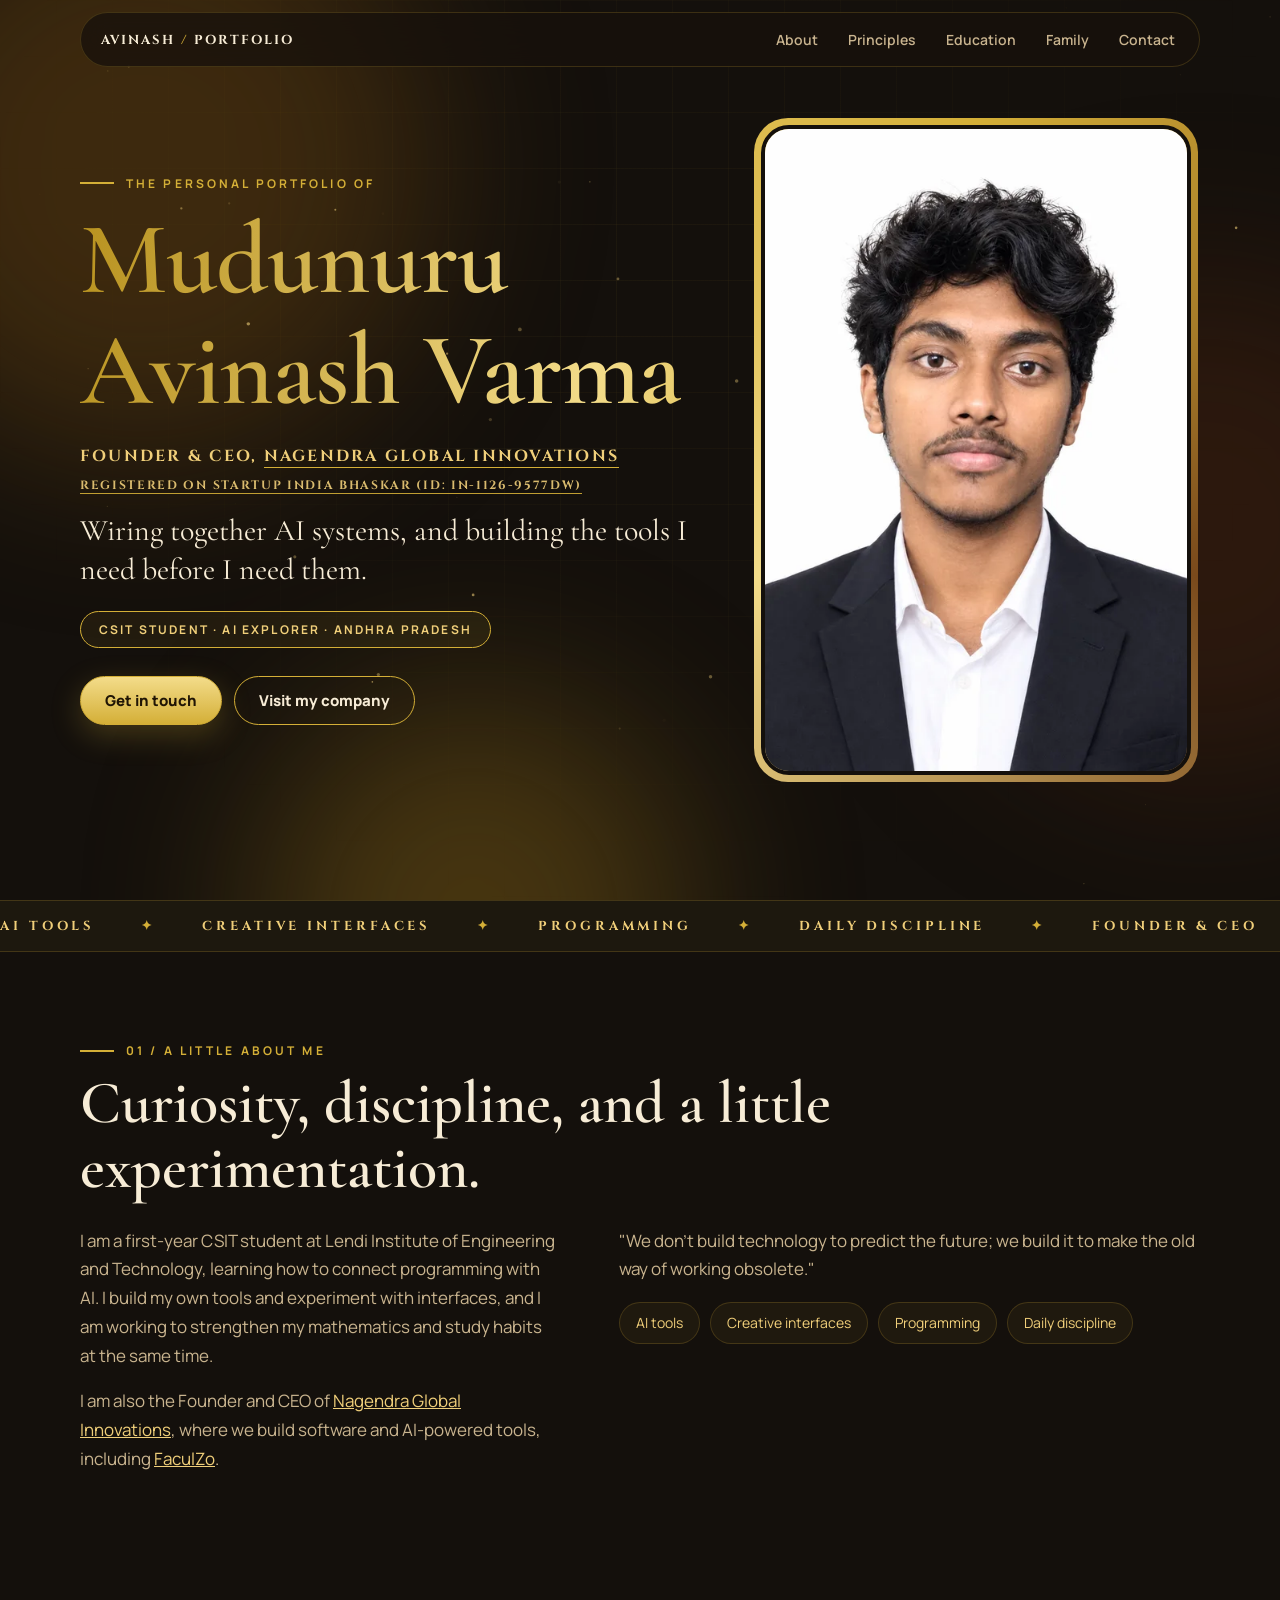
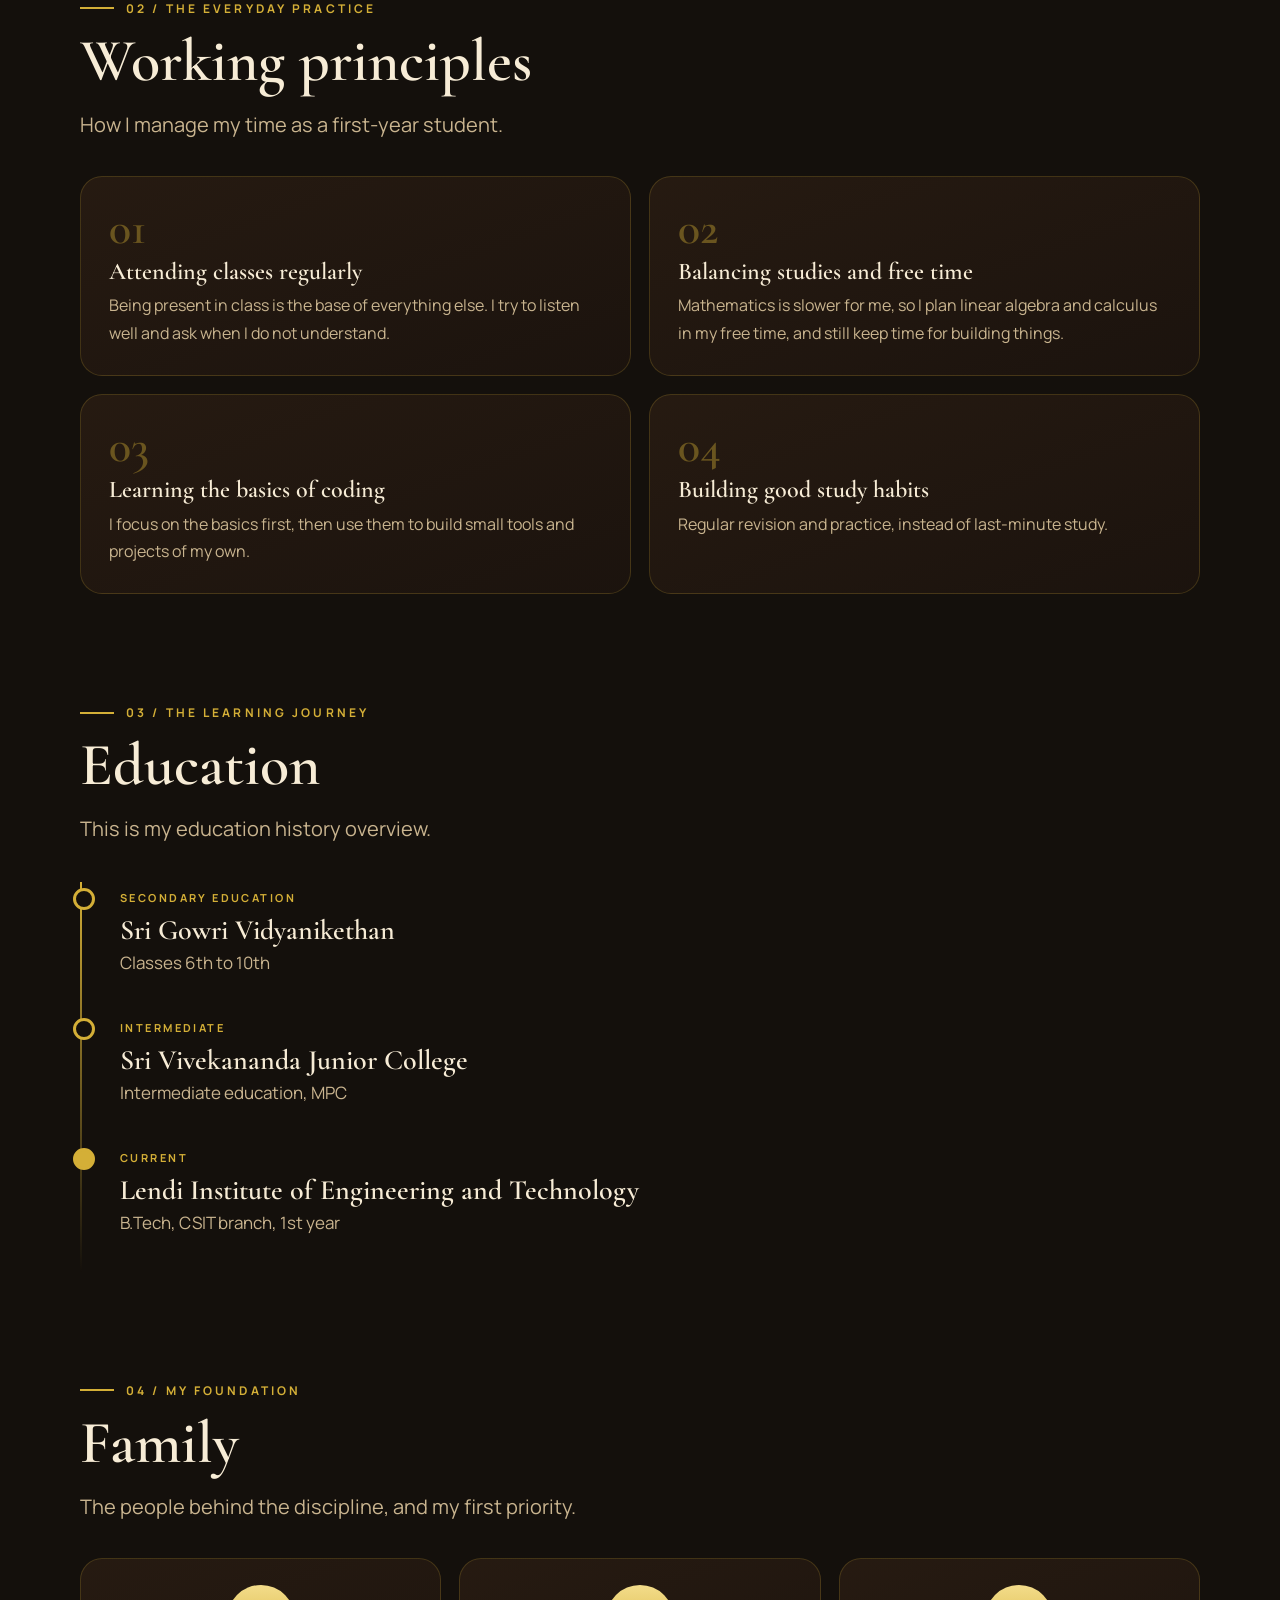
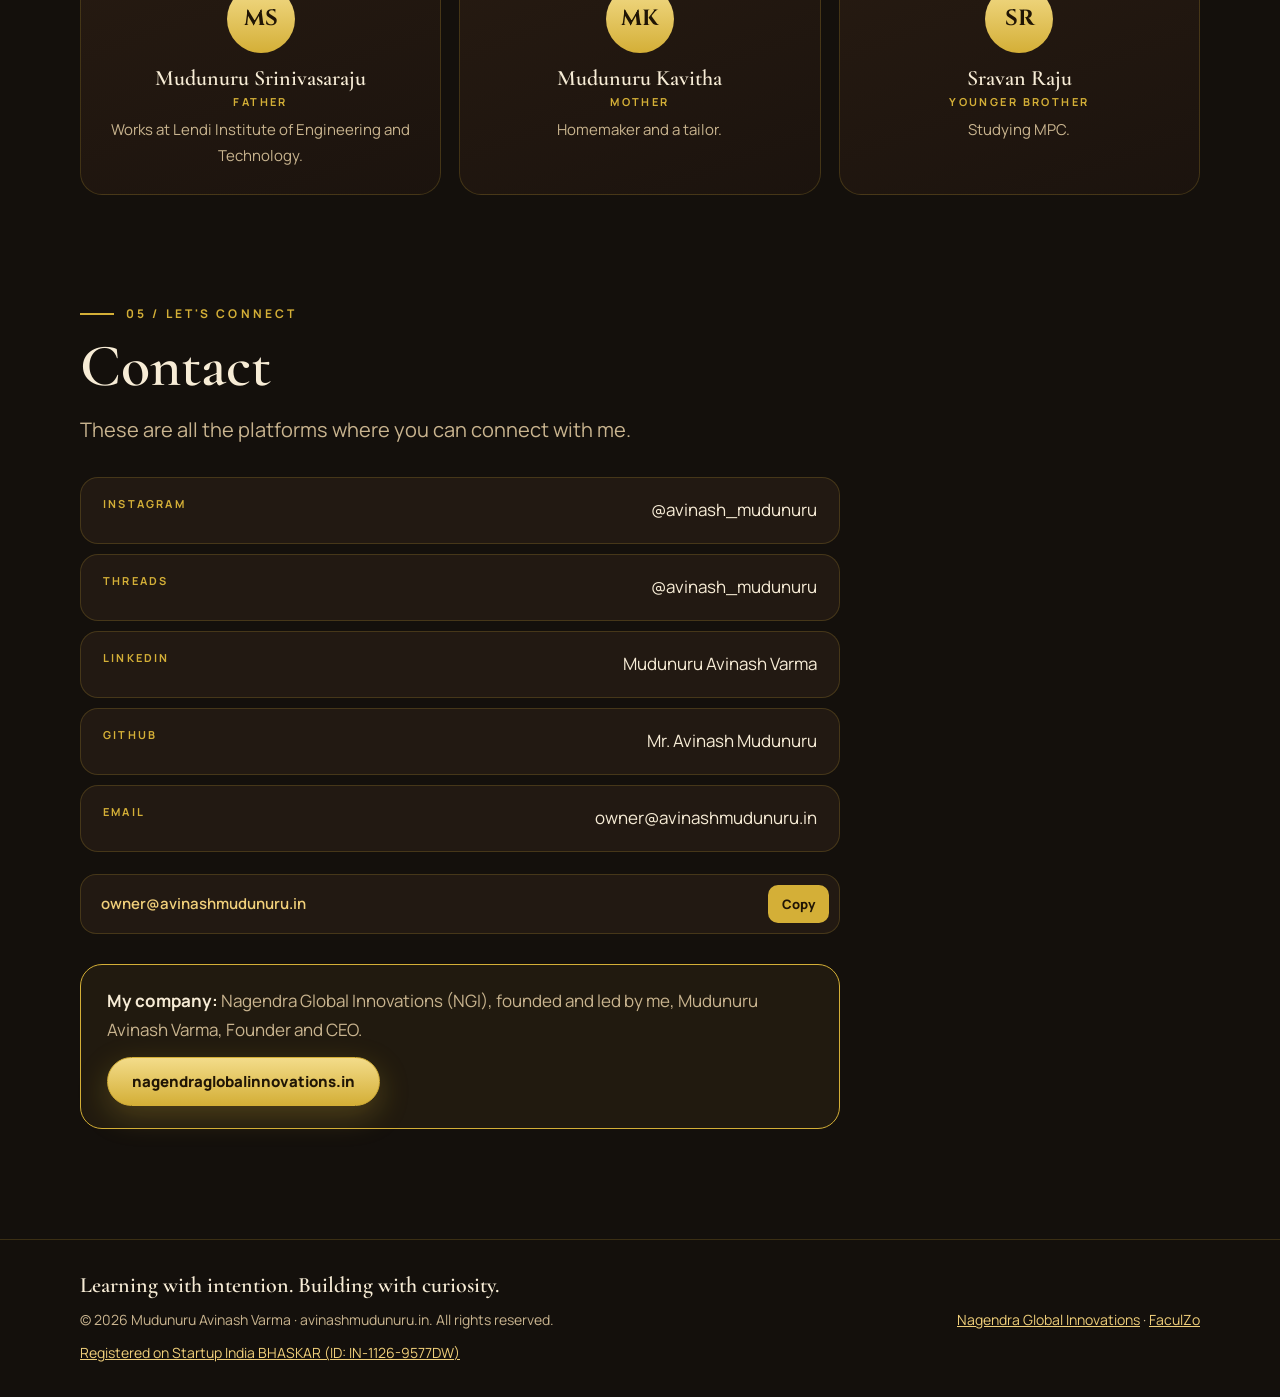
==== index.html @ 13926e85 "new changes in website" ====
<!doctype html>
<html lang="en">
<head>
<meta charset="utf-8">
<meta name="viewport" content="width=device-width,initial-scale=1,viewport-fit=cover">
<title>Mudunuru Avinash Varma | Founder and CEO of Nagendra Global Innovations | Portfolio</title>
<meta name="description" content="Mudunuru Avinash Varma (also Avinash Varma Mudunuru, Avinash Mudunuru) is the Founder and CEO of Nagendra Global Innovations and a CSIT B.Tech student at Lendi Institute of Engineering and Technology, Andhra Pradesh, India. Company Registered on Startup India BHASKAR (ID: IN-1126-9577DW).">
<meta name="author" content="Mudunuru Avinash Varma">
<meta name="robots" content="index,follow,max-image-preview:large">
<meta name="theme-color" content="#14100c">
<link rel="canonical" href="https://avinashmudunuru.in/">
<link rel="icon" href="favicon.png" sizes="64x64"><link rel="icon" href="favicon-32.png" sizes="32x32"><link rel="apple-touch-icon" href="apple-touch-icon.png">
<meta property="og:type" content="profile"><meta property="og:title" content="Mudunuru Avinash Varma | Founder and CEO of Nagendra Global Innovations">
<meta property="og:description" content="Personal portfolio of Mudunuru Avinash Varma, Founder and CEO of Nagendra Global Innovations, Andhra Pradesh, India.">
<meta property="og:url" content="https://avinashmudunuru.in/"><meta property="og:image" content="https://avinashmudunuru.in/og-image.png">
<meta name="twitter:card" content="summary_large_image"><meta name="twitter:image" content="https://avinashmudunuru.in/og-image.png">
<link rel="preconnect" href="https://fonts.googleapis.com"><link rel="preconnect" href="https://fonts.gstatic.com" crossorigin>
<link href="https://fonts.googleapis.com/css2?family=Cinzel:wght@500;700&family=Cormorant+Garamond:wght@500;600;700&family=Manrope:wght@400;500;700;800&display=swap" rel="stylesheet">
<script type="application/ld+json">{"@context":"https://schema.org","@graph":[
{"@type":"ProfilePage","@id":"https://avinashmudunuru.in/#page","url":"https://avinashmudunuru.in/","name":"Mudunuru Avinash Varma: personal portfolio","mainEntity":{"@id":"https://nagendraglobalinnovations.in/#avinash"},"isPartOf":{"@id":"https://avinashmudunuru.in/#website"}},
{"@type":"WebSite","@id":"https://avinashmudunuru.in/#website","url":"https://avinashmudunuru.in/","name":"Mudunuru Avinash Varma","inLanguage":"en"},
{"@type":"Person","@id":"https://nagendraglobalinnovations.in/#avinash","name":"Mudunuru Avinash Varma","alternateName":["Avinash Varma Mudunuru","Avinash Mudunuru","Avinash Varma"],"jobTitle":"Founder and CEO","description":"Mudunuru Avinash Varma is the Founder and CEO of Nagendra Global Innovations, a CSIT B.Tech student at Lendi Institute of Engineering and Technology, Andhra Pradesh, India. His company Registered on Startup India BHASKAR (ID: IN-1126-9577DW).","url":"https://avinashmudunuru.in/","image":"https://avinashmudunuru.in/images/avinash.webp","email":"owner@avinashmudunuru.in","worksFor":{"@type":"Organization","@id":"https://nagendraglobalinnovations.in/#org","name":"Nagendra Global Innovations","url":"https://nagendraglobalinnovations.in/"},"alumniOf":[{"@type":"CollegeOrUniversity","name":"Lendi Institute of Engineering and Technology"},{"@type":"EducationalOrganization","name":"Sri Vivekananda Junior College"},{"@type":"EducationalOrganization","name":"Sri Gowri Vidyanikethan"}],"knowsAbout":["Artificial intelligence","AI tools","Programming","Creative interfaces"],"homeLocation":{"@type":"Place","address":{"@type":"PostalAddress","addressRegion":"Andhra Pradesh","addressCountry":"IN"}},"sameAs":["https://nagendraglobalinnovations.in/mudunuru-avinash-varma.html","https://www.linkedin.com/in/mudunuru-avinash-varma-810555436","https://github.com/AvinashMudunuru","https://www.instagram.com/avinash_mudunuru","https://www.threads.com/@avinash_mudunuru"]}
]}</script>
<link rel="stylesheet" href="style.css">
</head>
<body>
<div class="bg" aria-hidden="true"><i class="b1"></i><i class="b2"></i><i class="b3"></i><i class="grid"></i></div>
<div id="glow" aria-hidden="true"></div>
<div id="bar"></div>
<header><div class="bar">
  <a class="brand" href="#top">Avinash <i>/</i> Portfolio</a>
  <button class="burger" id="burger" aria-expanded="false" aria-controls="nav">Menu</button>
  <nav id="nav"><a href="#my-story">About</a><a href="#principles">Principles</a><a href="#education">Education</a><a href="#family" data-family>Family</a><a href="#connect">Contact</a></nav>
</div></header>

<main id="top">
<section class="hero"><canvas id="dust" aria-hidden="true"></canvas>
  <div class="wrap hgrid">
    <div>
      <p class="eyebrow">The personal portfolio of</p>
      <h1><span class="gold">Mudunuru<br>Avinash Varma</span></h1>
      <p class="role">Founder &amp; CEO, <a href="https://nagendraglobalinnovations.in/" target="_blank" rel="noopener">Nagendra Global Innovations</a></p>
      <p class="role" style="margin-top:10px;font-size:12px;opacity:.9"><span data-bhaskar><a href="https://www.startupindia.gov.in/bhaskar/profile?bhaskarid=IN-1126-9577DW" target="_blank" rel="noopener">Registered on Startup India BHASKAR (ID: IN-1126-9577DW)</a></span></p>
      <p class="lead">Wiring together AI systems, and building the tools I need before I need them.</p>
      <span class="badge">CSIT Student &middot; AI Explorer &middot; Andhra Pradesh</span>
      <div class="cta"><a class="btn fill" href="#connect">Get in touch</a><a class="btn line" href="https://nagendraglobalinnovations.in/" target="_blank" rel="noopener">Visit my company</a></div>
    </div>
    <div class="tilt"><div class="photo" id="photo"><img src="images/avinash.webp" alt="Portrait of Mudunuru Avinash Varma, Founder and CEO of Nagendra Global Innovations" width="520" height="650"></div></div>
  </div>
</section>

<div class="marq" aria-hidden="true"><div><span>AI TOOLS</span><span>CREATIVE INTERFACES</span><span>PROGRAMMING</span><span>DAILY DISCIPLINE</span><span>FOUNDER &amp; CEO</span><span>NAGENDRA GLOBAL INNOVATIONS</span><span>AI TOOLS</span><span>CREATIVE INTERFACES</span><span>PROGRAMMING</span><span>DAILY DISCIPLINE</span><span>FOUNDER &amp; CEO</span><span>NAGENDRA GLOBAL INNOVATIONS</span></div></div>
<section id="my-story" style="padding-top:0"><div class="wrap">
  <p class="eyebrow rv">01 / A little about me</p>
  <h2 class="rv d1">Curiosity, discipline, and a little experimentation.</h2>
  <div class="two">
    <div class="rv">
      <p>I am a first-year CSIT student at Lendi Institute of Engineering and Technology, learning how to connect programming with AI. I build my own tools and experiment with interfaces, and I am working to strengthen my mathematics and study habits at the same time.</p>
      <p>I am also the Founder and CEO of <a href="https://nagendraglobalinnovations.in/" target="_blank" rel="noopener" style="color:var(--gold2)">Nagendra Global Innovations</a>, where we build software and AI-powered tools, including <a href="https://faculzo.nagendraglobalinnovations.in/" target="_blank" rel="noopener" style="color:var(--gold2)">FaculZo</a>.</p>
    </div>
    <div class="rv d1">
      <p>"We don't build technology to predict the future; we build it to make the old way of working obsolete."</p>
      <div class="tags"><span>AI tools</span><span>Creative interfaces</span><span>Programming</span><span>Daily discipline</span></div>
    </div>
  </div>
</div></section>

<section id="principles" style="padding-top:0"><div class="wrap">
  <p class="eyebrow rv">02 / The everyday practice</p>
  <h2 class="rv d1">Working principles</h2>
  <p class="lead rv d2" style="margin-top:14px">How I manage my time as a first-year student.</p>
  <div class="grid4">
    <div class="card rv"><div class="n">01</div><h3>Attending classes regularly</h3><p>Being present in class is the base of everything else. I try to listen well and ask when I do not understand.</p></div>
    <div class="card rv d1"><div class="n">02</div><h3>Balancing studies and free time</h3><p>Mathematics is slower for me, so I plan linear algebra and calculus in my free time, and still keep time for building things.</p></div>
    <div class="card rv"><div class="n">03</div><h3>Learning the basics of coding</h3><p>I focus on the basics first, then use them to build small tools and projects of my own.</p></div>
    <div class="card rv d1"><div class="n">04</div><h3>Building good study habits</h3><p>Regular revision and practice, instead of last-minute study.</p></div>
  </div>
</div></section>

<section id="education" style="padding-top:0"><div class="wrap">
  <p class="eyebrow rv">03 / The learning journey</p>
  <h2 class="rv d1">Education</h2>
  <p class="lead rv d2" style="margin-top:14px">This is my education history overview.</p>
  <ul class="tl">
    <li class="rv"><small>Secondary education</small><h3>Sri Gowri Vidyanikethan</h3><p>Classes 6th to 10th</p></li>
    <li class="rv d1"><small>Intermediate</small><h3>Sri Vivekananda Junior College</h3><p>Intermediate education, MPC</p></li>
    <li class="rv d2 now"><small>Current</small><h3>Lendi Institute of Engineering and Technology</h3><p>B.Tech, CSIT branch, 1st year</p></li>
  </ul>
</div></section>

<section id="family" data-family style="padding-top:0"><div class="wrap">
  <p class="eyebrow rv">04 / My foundation</p>
  <h2 class="rv d1">Family</h2>
  <p class="lead rv d2" style="margin-top:14px">The people behind the discipline, and my first priority.</p>
  <div class="fam">
    <div class="pc rv"><div class="ini">MS</div><h3>Mudunuru Srinivasaraju</h3><span class="rl">Father</span><p>Works at Lendi Institute of Engineering and Technology.</p></div>
    <div class="pc rv d1"><div class="ini">MK</div><h3>Mudunuru Kavitha</h3><span class="rl">Mother</span><p>Homemaker and a tailor.</p></div>
    <div class="pc rv d2"><div class="ini">SR</div><h3>Sravan Raju</h3><span class="rl">Younger brother</span><p>Studying MPC.</p></div>
  </div>
</div></section>

<section id="connect" style="padding-top:0"><div class="wrap">
  <p class="eyebrow rv">05 / Let's connect</p>
  <h2 class="rv d1">Contact</h2>
  <p class="lead rv d2" style="margin-top:14px">These are all the platforms where you can connect with me.</p>
  <ul class="links rv">
    <li><a href="https://www.instagram.com/avinash_mudunuru" data-social="instagram" target="_blank" rel="noopener me"><span>INSTAGRAM</span><span data-handle>@avinash_mudunuru</span></a></li>
    <li><a href="https://www.threads.com/@avinash_mudunuru" data-social="threads" target="_blank" rel="noopener me"><span>THREADS</span><span data-handle>@avinash_mudunuru</span></a></li>
    <li><a href="https://www.linkedin.com/in/mudunuru-avinash-varma-810555436" data-social="linkedin" target="_blank" rel="noopener me"><span>LINKEDIN</span><span data-handle>Mudunuru Avinash Varma</span></a></li>
    <li><a href="https://github.com/AvinashMudunuru" data-social="github" target="_blank" rel="noopener me"><span>GITHUB</span><span data-handle>Mr. Avinash Mudunuru</span></a></li>
    <li><a href="mailto:owner@avinashmudunuru.in" data-email><span>EMAIL</span><span data-text>owner@avinashmudunuru.in</span></a></li>
  </ul>
  <div class="mail rv"><code>owner@avinashmudunuru.in</code><button type="button" id="copy">Copy</button></div>
  <div class="cobox rv"><p><b style="color:var(--ink)">My company:</b> Nagendra Global Innovations (NGI), founded and led by me, Mudunuru Avinash Varma, Founder and CEO.</p>
    <a class="btn fill" href="https://nagendraglobalinnovations.in/" target="_blank" rel="noopener">nagendraglobalinnovations.in</a></div>
</div></section>
</main>

<footer><div class="wrap">
  <div class="tag">Learning with intention. Building with curiosity.</div>
  <span>&copy; <span id="y">2026</span> Mudunuru Avinash Varma &middot; avinashmudunuru.in. All rights reserved.</span>
  <span><a href="https://nagendraglobalinnovations.in/" target="_blank" rel="noopener">Nagendra Global Innovations</a> &middot; <a href="https://faculzo.nagendraglobalinnovations.in/" target="_blank" rel="noopener">FaculZo</a></span>
  <span class="bh" data-bhaskar><a href="https://www.startupindia.gov.in/bhaskar/profile?bhaskarid=IN-1126-9577DW" target="_blank" rel="noopener">Registered on Startup India BHASKAR (ID: IN-1126-9577DW)</a></span>
</div></footer>
<script src="config.js"></script>
<script src="script.js"></script>
</body></html>
---- style.css ----
:root{--bg:#14100c;--bg2:#1c1510;--card:#221912;--line:rgba(212,175,55,.2);--ink:#f7ecd6;--mut:#c9b48f;--gold:#d4af37;--gold2:#f0cf7a;--ser:'Cormorant Garamond',Georgia,serif;--body:'Manrope',system-ui,sans-serif;--cin:'Cinzel',Georgia,serif}
*{box-sizing:border-box}html{scroll-behavior:smooth;scroll-padding-top:84px}
body{margin:0;background:radial-gradient(1000px 650px at 80% -6%,#3a2412,transparent 70%),var(--bg);background-attachment:fixed;color:var(--ink);font:400 17px/1.7 var(--body);overflow-x:hidden;-webkit-font-smoothing:antialiased}
img{max-width:100%}a{color:inherit}
.wrap{width:min(1120px,100% - 40px);margin-inline:auto}
section{padding-block:clamp(60px,9vw,110px)}
.eyebrow{font:700 12px var(--body);letter-spacing:.26em;text-transform:uppercase;color:var(--gold);margin:0 0 12px;display:flex;align-items:center;gap:12px}.eyebrow::before{content:"";width:34px;height:2px;background:var(--gold)}
h1,h2,h3{margin:0;font-family:var(--ser);font-weight:600;line-height:1.08}
h2{font-size:clamp(34px,5.4vw,60px)}h3{font-size:clamp(22px,2.6vw,28px)}
.gold{background:linear-gradient(100deg,#b8921f,#f3dc8a 40%,#d4af37 60%,#f3dc8a);background-size:220% 100%;-webkit-background-clip:text;background-clip:text;color:transparent;animation:shine 6s linear infinite}@keyframes shine{to{background-position:-220% 0}}
.lead{color:var(--mut);font-size:clamp(17px,2vw,20px);max-width:36em}
.js .rv{opacity:0;transform:translateY(28px);transition:opacity .8s,transform .8s cubic-bezier(.2,.7,.2,1)}.js .rv.in{opacity:1;transform:none}.d1{transition-delay:.12s!important}.d2{transition-delay:.24s!important}
#bar{position:fixed;left:0;top:0;height:3px;width:100%;background:linear-gradient(90deg,var(--gold),var(--gold2));transform:scaleX(0);transform-origin:0 50%;z-index:60}
header{position:fixed;top:12px;left:0;right:0;z-index:50;display:flex;justify-content:center;padding-inline:12px;pointer-events:none}
.bar{pointer-events:auto;display:flex;align-items:center;justify-content:space-between;gap:14px;width:min(1120px,100%);padding:8px 10px 8px 20px;border-radius:999px;background:rgba(24,17,12,.78);border:1px solid var(--line);-webkit-backdrop-filter:blur(14px);backdrop-filter:blur(14px)}
.brand{text-decoration:none;font:700 13px var(--cin);letter-spacing:.16em;text-transform:uppercase;white-space:nowrap}.brand i{color:var(--gold);font-style:normal}
nav{display:flex;gap:2px}nav a{text-decoration:none;font:600 14px var(--body);color:var(--mut);padding:9px 14px;border-radius:999px;transition:.2s}nav a:hover,nav a.act{color:var(--ink);background:rgba(212,175,55,.14)}
.burger{display:none;background:none;border:1px solid var(--line);color:var(--ink);border-radius:999px;padding:9px 16px;font:700 13px var(--body);letter-spacing:.08em;cursor:pointer}
@media(max-width:900px){.burger{display:block}nav{position:absolute;top:64px;left:12px;right:12px;flex-direction:column;padding:12px;border-radius:22px;background:rgba(24,17,12,.98);border:1px solid var(--line);display:none;pointer-events:auto}nav.open{display:flex}nav a{padding:14px 16px;font-size:16px}}
/* hero */
.hero{position:relative;min-height:100svh;display:flex;align-items:center;padding-top:110px;overflow:hidden}
#dust{position:absolute;inset:0;width:100%;height:100%;pointer-events:none}
.hgrid{position:relative;display:grid;grid-template-columns:minmax(0,1.15fr) minmax(0,.85fr);gap:clamp(28px,5vw,70px);align-items:center}
.hero h1{font-size:clamp(46px,8vw,104px);letter-spacing:-.01em}
.role{margin:20px 0 0;font:700 clamp(13px,1.7vw,16px) var(--cin);letter-spacing:.14em;text-transform:uppercase;color:var(--gold2)}.role a{text-decoration:none;border-bottom:1px solid var(--gold)}
.hero .lead{margin:18px 0 0;font-family:var(--ser);font-size:clamp(22px,3vw,30px);line-height:1.3;color:var(--ink)}
.badge{display:inline-block;margin-top:22px;padding:9px 18px;border:1px solid var(--gold);border-radius:999px;font:700 12px var(--body);letter-spacing:.18em;text-transform:uppercase;color:var(--gold2);background:rgba(212,175,55,.08)}
.cta{display:flex;flex-wrap:wrap;gap:12px;margin-top:28px}
.btn{display:inline-flex;align-items:center;padding:13px 24px;border-radius:999px;font:800 15px var(--body);text-decoration:none;border:1.5px solid var(--gold);transition:.3s}
.btn.fill{background:linear-gradient(180deg,#f3dc8a,#d4af37);color:#201505;box-shadow:0 10px 30px rgba(212,175,55,.25)}.btn.fill:hover,.btn.line:hover{transform:translateY(-3px)}.btn.line:hover{background:rgba(212,175,55,.14)}
.tilt{perspective:1100px;justify-self:center;width:100%;max-width:430px}
.photo{position:relative;transition:transform .2s ease-out;animation:floaty 7s ease-in-out infinite;transform-style:preserve-3d}
@keyframes floaty{50%{translate:0 -12px}}
.photo::before{content:"";position:absolute;inset:-7px;border-radius:34px;background:conic-gradient(from var(--a,0deg),#d4af37,#7a4a1c,#f3dc8a,#d4af37);animation:spin 9s linear infinite}
@property --a{syntax:'<angle>';inherits:false;initial-value:0deg}@keyframes spin{to{--a:360deg}}
.photo img{position:relative;display:block;width:100%;aspect-ratio:4/5;object-fit:cover;object-position:top;border-radius:28px;border:4px solid var(--bg)}
@media(max-width:860px){.hgrid{grid-template-columns:minmax(0,1fr)}.tilt{max-width:340px;order:-1}.hero{padding-top:100px}}
/* about */
.two{display:grid;grid-template-columns:minmax(0,.9fr) minmax(0,1.1fr);gap:clamp(26px,5vw,70px);align-items:start;margin-top:26px}
.two p{color:var(--mut);margin:0 0 16px}
.tags{display:flex;flex-wrap:wrap;gap:10px;margin-top:18px}.tags span{padding:8px 16px;border:1px solid var(--line);border-radius:999px;color:var(--gold2);font-size:14px;background:rgba(212,175,55,.06)}
@media(max-width:860px){.two{grid-template-columns:minmax(0,1fr)}}
/* principles */
.grid4{display:grid;grid-template-columns:repeat(2,minmax(0,1fr));gap:18px;margin-top:34px}
.card{position:relative;padding:28px;border:1px solid var(--line);border-radius:22px;background:var(--card);transition:.35s}.card:hover{transform:translateY(-6px);border-color:var(--gold)}
.card .n{font:600 46px var(--ser);color:rgba(212,175,55,.4);line-height:1}.card h3{font-size:24px;margin:8px 0 8px}.card p{margin:0;color:var(--mut);font-size:16px}
@media(max-width:700px){.grid4{grid-template-columns:minmax(0,1fr)}}
/* timeline */
.tl{list-style:none;margin:36px 0 0;padding:0 0 0 30px;border-left:2px solid var(--line)}
.tl li{position:relative;padding:0 0 34px 8px}.tl li::before{content:"";position:absolute;left:-39px;top:6px;width:16px;height:16px;border-radius:50%;background:var(--bg);border:3px solid var(--gold);box-shadow:0 0 0 0 rgba(212,175,55,.6)}
.tl li.now::before{background:var(--gold);animation:pulse 2s infinite}@keyframes pulse{70%{box-shadow:0 0 0 12px rgba(212,175,55,0)}100%{box-shadow:0 0 0 0 rgba(212,175,55,0)}}
.tl small{font:700 11px var(--body);letter-spacing:.22em;text-transform:uppercase;color:var(--gold)}.tl h3{margin:4px 0 4px}.tl p{margin:0;color:var(--mut)}
/* family */
.fam{display:grid;grid-template-columns:repeat(3,minmax(0,1fr));gap:18px;margin-top:34px}
.pc{padding:26px;border:1px solid var(--line);border-radius:22px;background:var(--card);text-align:center;transition:.35s}.pc:hover{transform:translateY(-6px);border-color:var(--gold)}
.pc .ini{width:68px;height:68px;margin:0 auto 14px;border-radius:50%;display:grid;place-items:center;font:700 22px var(--cin);color:#201505;background:linear-gradient(180deg,#f3dc8a,#d4af37)}
.pc h3{font-size:22px}.pc .rl{display:block;margin:4px 0 8px;font:700 11px var(--body);letter-spacing:.22em;text-transform:uppercase;color:var(--gold)}.pc p{margin:0;color:var(--mut);font-size:15px}
@media(max-width:860px){.fam{grid-template-columns:minmax(0,1fr)}}
/* contact */
.links{list-style:none;margin:30px 0 0;padding:0;display:grid;gap:10px;max-width:760px}
.links a{display:flex;justify-content:space-between;gap:12px;flex-wrap:wrap;padding:18px 22px;border:1px solid var(--line);border-radius:18px;background:var(--card);text-decoration:none;transition:.25s}
.links a:hover{border-color:var(--gold);transform:translateX(8px)}.links a span:first-child{font:700 11px var(--body);letter-spacing:.2em;color:var(--gold)}.links a span:last-child{overflow-wrap:anywhere}
.cobox{margin-top:30px;max-width:760px;padding:22px 26px;border:1px solid var(--gold);border-radius:22px;background:rgba(212,175,55,.07)}.cobox p{margin:0 0 12px;color:var(--mut)}
.mail{display:flex;align-items:center;gap:10px;margin-top:22px;max-width:760px;padding:10px 10px 10px 20px;border:1px solid var(--line);border-radius:16px;background:var(--card)}.mail code{font:600 15px var(--body);color:var(--gold2);overflow-wrap:anywhere}
.mail button{margin-left:auto;border:0;border-radius:10px;padding:10px 14px;font:800 13px var(--body);background:var(--gold);color:#201505;cursor:pointer}
footer{border-top:1px solid var(--line);padding:32px 0;color:var(--mut);font-size:14px}footer .wrap{display:flex;flex-wrap:wrap;justify-content:space-between;gap:10px}
footer .tag{font:600 22px var(--ser);color:var(--ink);flex-basis:100%}footer .bh{flex-basis:100%}footer a{color:var(--gold2)}
@media(prefers-reduced-motion:reduce){*{animation:none!important;transition:none!important}.js .rv{opacity:1;transform:none}}

/* extra background + motion */
.bg{position:fixed;inset:0;z-index:-1;overflow:hidden;pointer-events:none}
.bg i{position:absolute;border-radius:50%;filter:blur(90px);opacity:.35}
.b1{width:46vmax;height:46vmax;left:-12vmax;top:-10vmax;background:#8a5a14;animation:drift1 22s ease-in-out infinite alternate}
.b2{width:40vmax;height:40vmax;right:-14vmax;top:30vh;background:#5b2a12;animation:drift2 26s ease-in-out infinite alternate}
.b3{width:34vmax;height:34vmax;left:20vw;bottom:-18vmax;background:#a67c1a;opacity:.22;animation:drift1 30s ease-in-out infinite alternate-reverse}
.bg .grid{inset:0;border-radius:0;filter:none;opacity:1;background-image:linear-gradient(rgba(212,175,55,.05) 1px,transparent 1px),linear-gradient(90deg,rgba(212,175,55,.05) 1px,transparent 1px);background-size:56px 56px;-webkit-mask-image:radial-gradient(ellipse at 50% 30%,#000,transparent 75%);mask-image:radial-gradient(ellipse at 50% 30%,#000,transparent 75%);animation:gridmove 30s linear infinite}
@keyframes drift1{to{transform:translate(12vw,10vh) scale(1.15)}}@keyframes drift2{to{transform:translate(-12vw,-8vh) scale(1.2)}}@keyframes gridmove{to{background-position:56px 56px}}
body{background:var(--bg)}
#glow{position:fixed;left:0;top:0;width:420px;height:420px;margin:-210px 0 0 -210px;border-radius:50%;background:radial-gradient(circle,rgba(240,207,122,.13),transparent 65%);pointer-events:none;z-index:0;transition:transform .12s linear;opacity:0}
@media(hover:none){#glow{display:none}}
.marq{overflow:hidden;border-block:1px solid var(--line);background:rgba(212,175,55,.05);padding:16px 0;margin-bottom:clamp(50px,8vw,90px)}
.marq div{display:flex;gap:46px;width:max-content;animation:mq 30s linear infinite;font:700 13px var(--cin);letter-spacing:.3em;color:var(--gold2)}
.marq span::after{content:"\2726";margin-left:46px;color:var(--gold)}@keyframes mq{to{transform:translateX(-50%)}}
.hero h1 .gold{display:inline-block;animation:shine 6s linear infinite,rise 1.2s cubic-bezier(.2,.7,.2,1) both}@keyframes rise{from{opacity:0;transform:translateY(40px);filter:blur(8px)}}
.hero .eyebrow,.hero .role,.hero .lead,.hero .badge,.hero .cta{animation:rise 1s .3s cubic-bezier(.2,.7,.2,1) both}.hero .role{animation-delay:.5s}.hero .lead{animation-delay:.65s}.hero .badge{animation-delay:.8s}.hero .cta{animation-delay:.95s}
.btn.fill{position:relative;overflow:hidden}.btn.fill::after{content:"";position:absolute;top:0;left:-70%;width:50%;height:100%;background:linear-gradient(100deg,transparent,rgba(255,255,255,.55),transparent);transform:skewX(-20deg);animation:sweep 3.5s infinite}@keyframes sweep{60%,100%{left:130%}}
.card,.pc{background:linear-gradient(160deg,rgba(40,28,18,.9),rgba(28,20,14,.9))}.card:hover,.pc:hover{box-shadow:0 18px 50px rgba(212,175,55,.14)}
.pc .ini{animation:ring 3.2s infinite}@keyframes ring{70%{box-shadow:0 0 0 14px rgba(212,175,55,0)}0%{box-shadow:0 0 0 0 rgba(212,175,55,.5)}}
h2{position:relative}.tl{border-image:linear-gradient(var(--gold),transparent) 1}
.tags span{transition:.25s}.tags span:hover{transform:translateY(-3px);background:rgba(212,175,55,.18)}
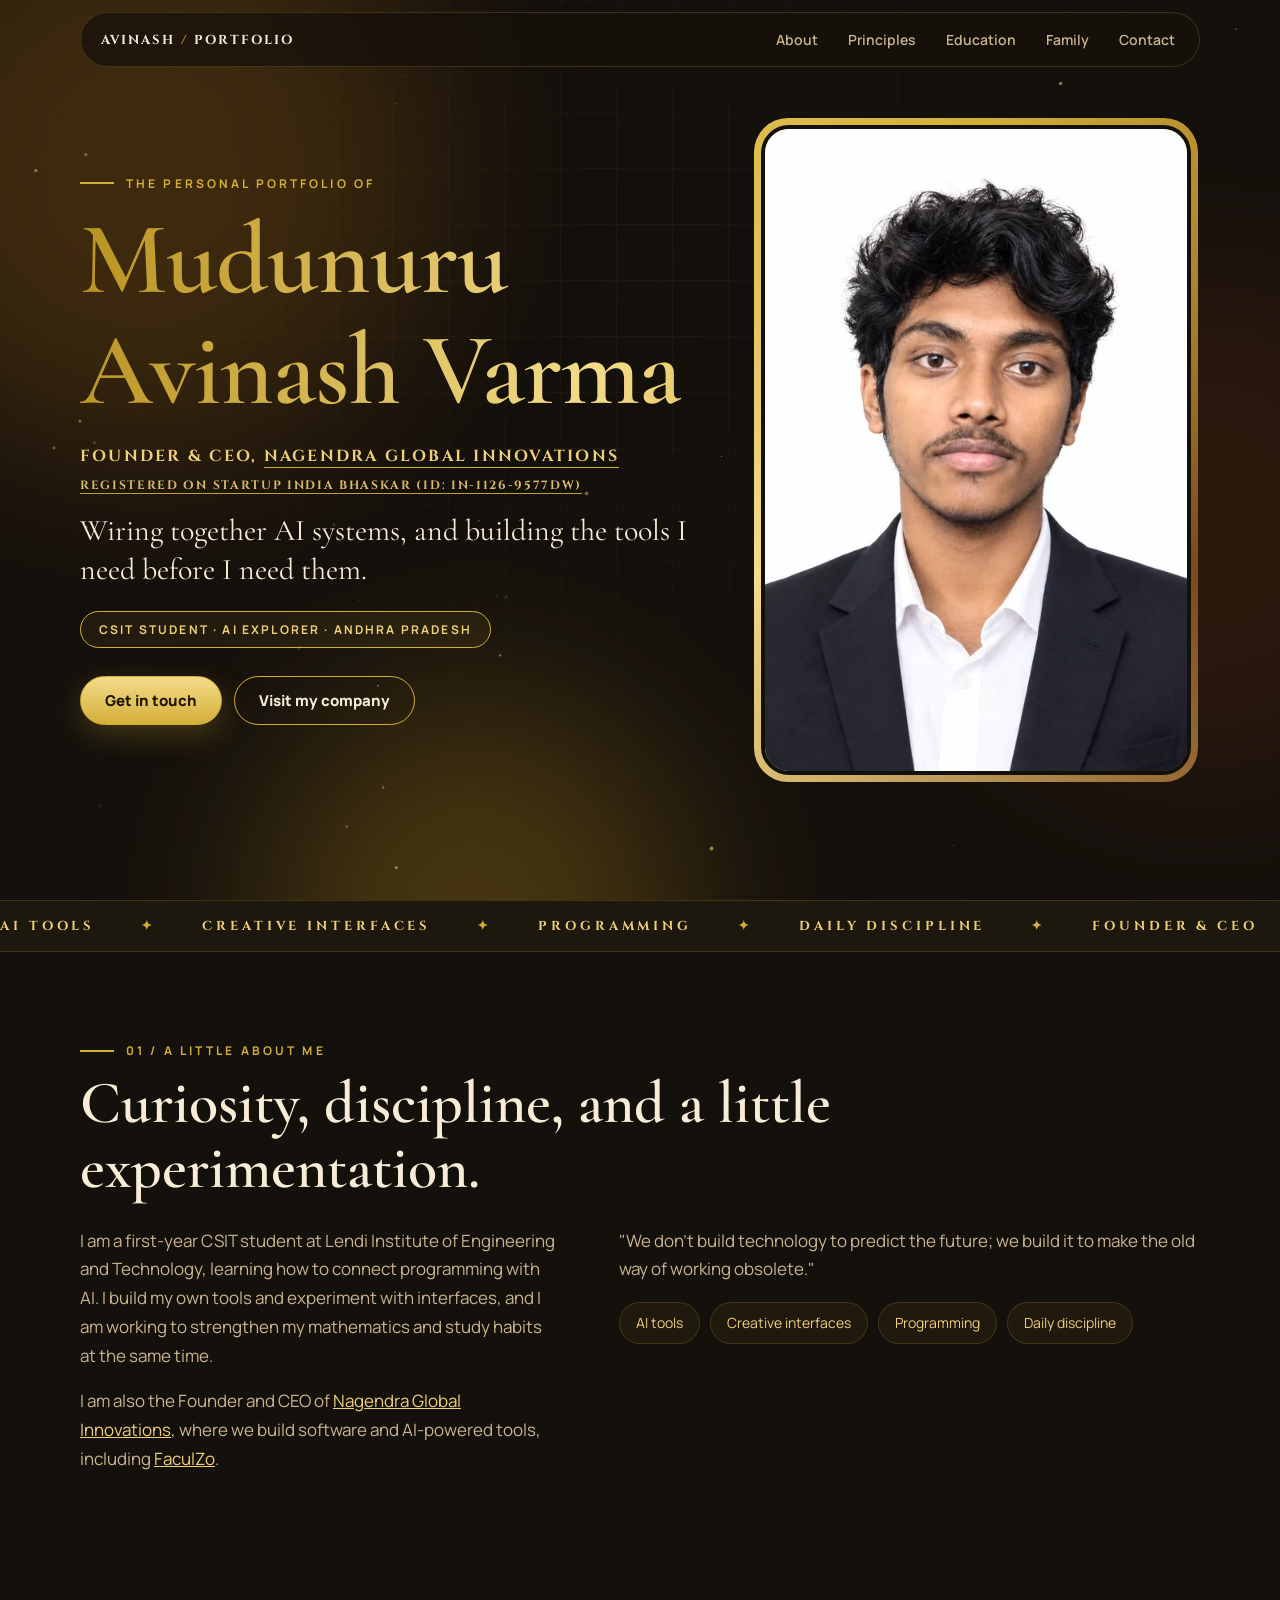
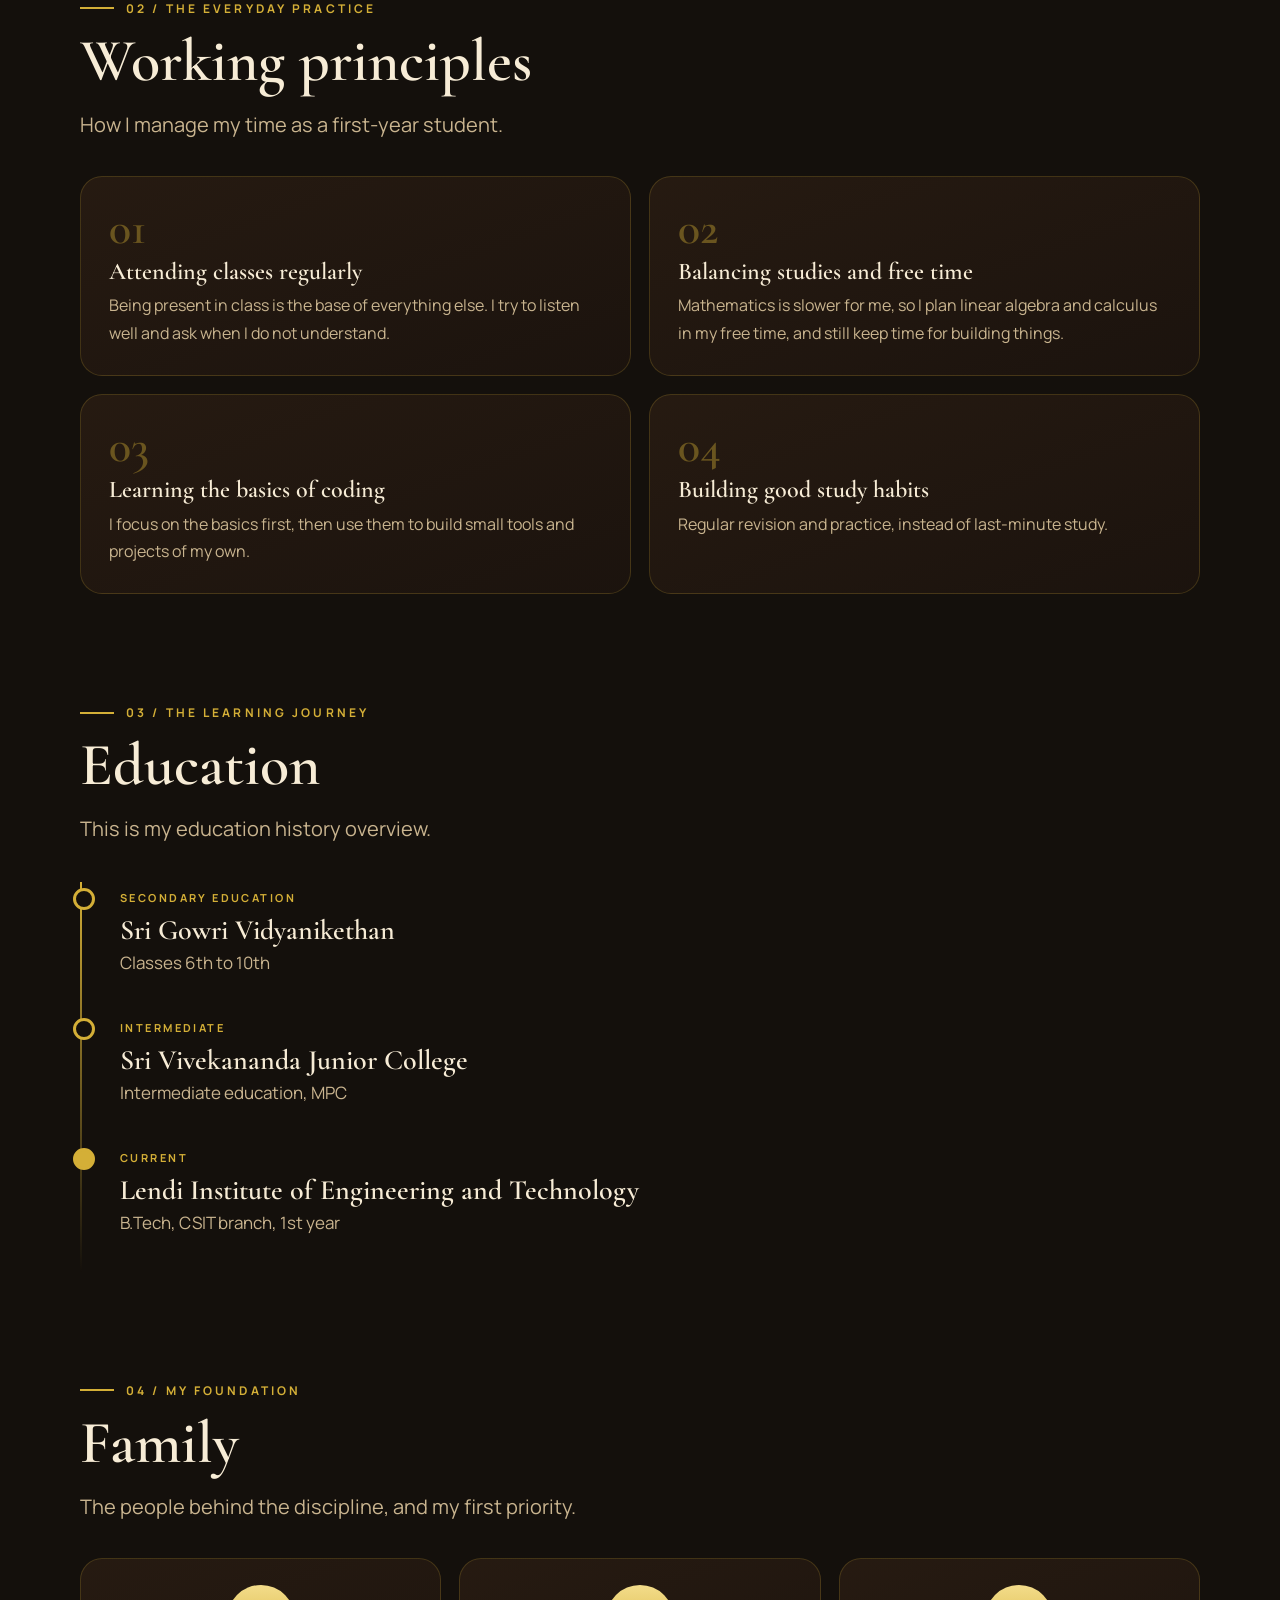
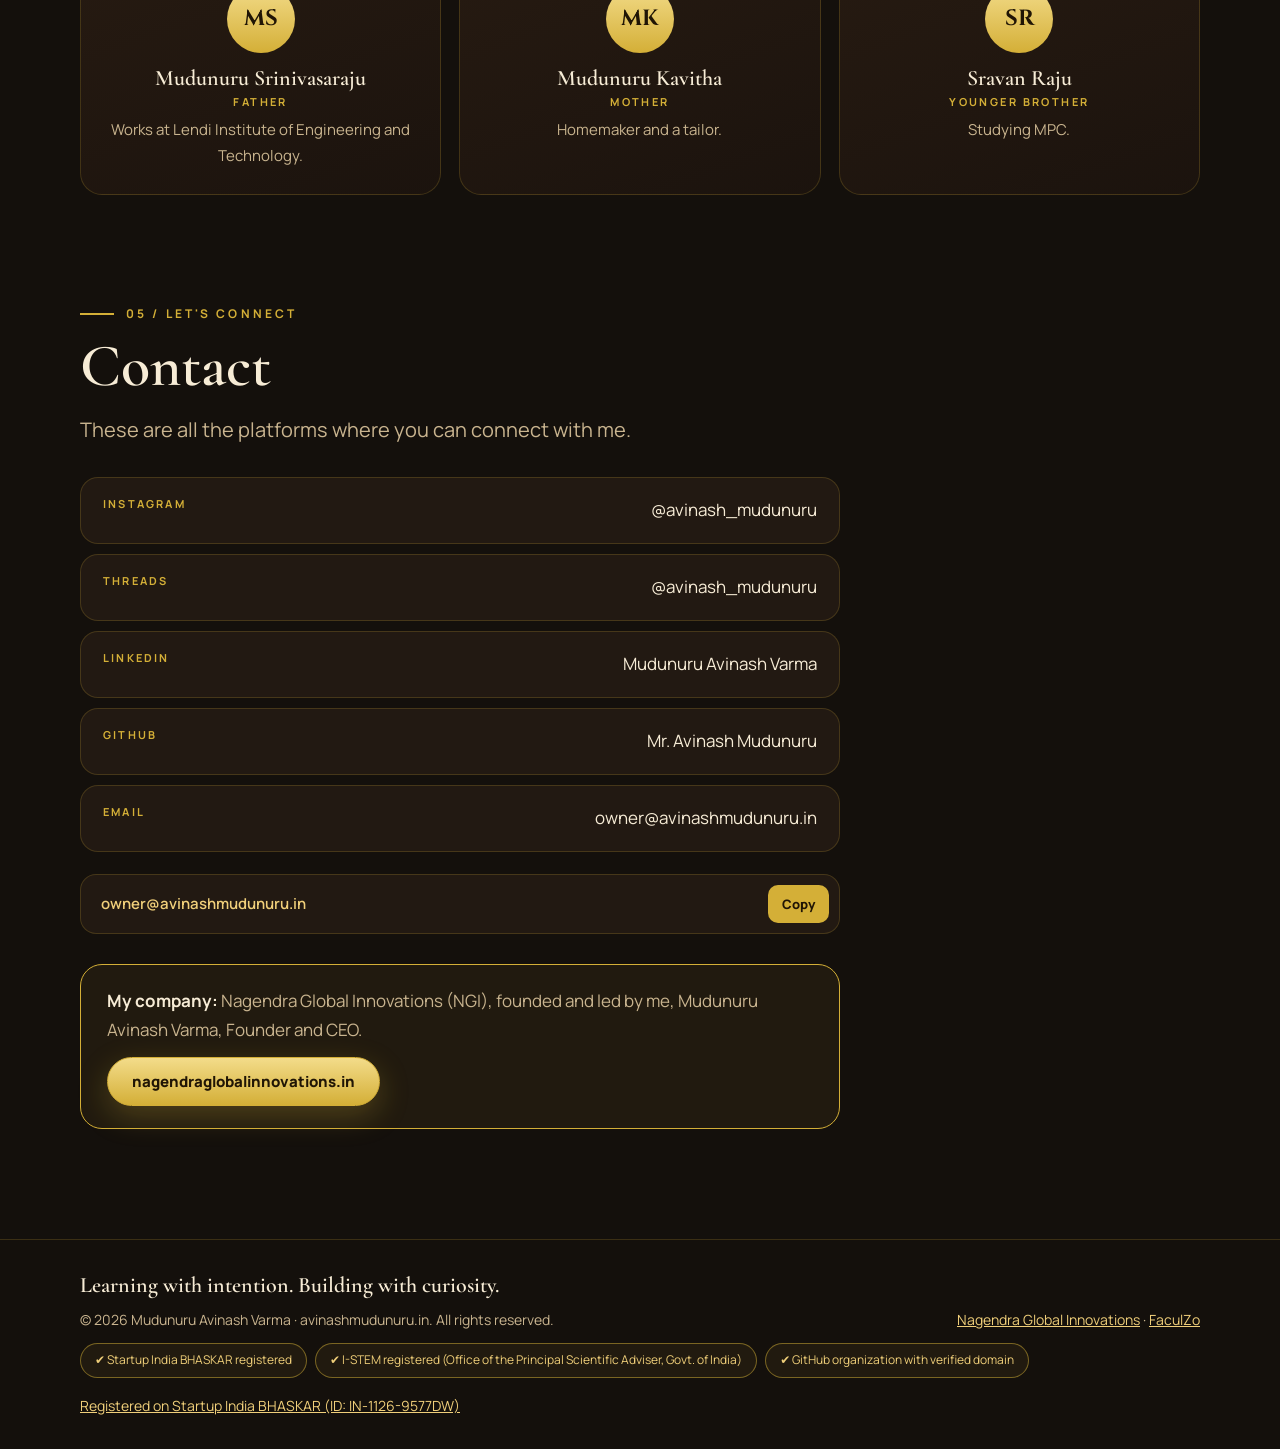
==== commit 42072a46: "added more details" ====
--- a/index.html
+++ b/index.html
@@ -16,11 +16,7 @@
 <meta name="twitter:card" content="summary_large_image"><meta name="twitter:image" content="https://avinashmudunuru.in/og-image.png">
 <link rel="preconnect" href="https://fonts.googleapis.com"><link rel="preconnect" href="https://fonts.gstatic.com" crossorigin>
 <link href="https://fonts.googleapis.com/css2?family=Cinzel:wght@500;700&family=Cormorant+Garamond:wght@500;600;700&family=Manrope:wght@400;500;700;800&display=swap" rel="stylesheet">
-<script type="application/ld+json">{"@context":"https://schema.org","@graph":[
-{"@type":"ProfilePage","@id":"https://avinashmudunuru.in/#page","url":"https://avinashmudunuru.in/","name":"Mudunuru Avinash Varma: personal portfolio","mainEntity":{"@id":"https://nagendraglobalinnovations.in/#avinash"},"isPartOf":{"@id":"https://avinashmudunuru.in/#website"}},
-{"@type":"WebSite","@id":"https://avinashmudunuru.in/#website","url":"https://avinashmudunuru.in/","name":"Mudunuru Avinash Varma","inLanguage":"en"},
-{"@type":"Person","@id":"https://nagendraglobalinnovations.in/#avinash","name":"Mudunuru Avinash Varma","alternateName":["Avinash Varma Mudunuru","Avinash Mudunuru","Avinash Varma"],"jobTitle":"Founder and CEO","description":"Mudunuru Avinash Varma is the Founder and CEO of Nagendra Global Innovations, a CSIT B.Tech student at Lendi Institute of Engineering and Technology, Andhra Pradesh, India. His company Registered on Startup India BHASKAR (ID: IN-1126-9577DW).","url":"https://avinashmudunuru.in/","image":"https://avinashmudunuru.in/images/avinash.webp","email":"owner@avinashmudunuru.in","worksFor":{"@type":"Organization","@id":"https://nagendraglobalinnovations.in/#org","name":"Nagendra Global Innovations","url":"https://nagendraglobalinnovations.in/"},"alumniOf":[{"@type":"CollegeOrUniversity","name":"Lendi Institute of Engineering and Technology"},{"@type":"EducationalOrganization","name":"Sri Vivekananda Junior College"},{"@type":"EducationalOrganization","name":"Sri Gowri Vidyanikethan"}],"knowsAbout":["Artificial intelligence","AI tools","Programming","Creative interfaces"],"homeLocation":{"@type":"Place","address":{"@type":"PostalAddress","addressRegion":"Andhra Pradesh","addressCountry":"IN"}},"sameAs":["https://nagendraglobalinnovations.in/mudunuru-avinash-varma.html","https://www.linkedin.com/in/mudunuru-avinash-varma-810555436","https://github.com/AvinashMudunuru","https://www.instagram.com/avinash_mudunuru","https://www.threads.com/@avinash_mudunuru"]}
-]}</script>
+<script type="application/ld+json">{"@context": "https://schema.org", "@graph": [{"@type": "ProfilePage", "@id": "https://avinashmudunuru.in/#page", "url": "https://avinashmudunuru.in/", "name": "Mudunuru Avinash Varma: personal portfolio", "mainEntity": {"@id": "https://nagendraglobalinnovations.in/#avinash"}, "isPartOf": {"@id": "https://avinashmudunuru.in/#website"}}, {"@type": "WebSite", "@id": "https://avinashmudunuru.in/#website", "url": "https://avinashmudunuru.in/", "name": "Mudunuru Avinash Varma", "inLanguage": "en"}, {"@type": "Person", "@id": "https://nagendraglobalinnovations.in/#avinash", "name": "Mudunuru Avinash Varma", "alternateName": ["Avinash Varma Mudunuru", "Avinash Mudunuru", "Avinash Varma"], "jobTitle": "Founder and CEO", "description": "Mudunuru Avinash Varma is the Founder and CEO of Nagendra Global Innovations, a CSIT B.Tech student at Lendi Institute of Engineering and Technology, Andhra Pradesh, India. His company Registered on Startup India BHASKAR (ID: IN-1126-9577DW).", "url": "https://avinashmudunuru.in/", "image": "https://avinashmudunuru.in/images/avinash.webp", "email": "owner@avinashmudunuru.in", "worksFor": {"@type": "Organization", "@id": "https://nagendraglobalinnovations.in/#org", "name": "Nagendra Global Innovations", "url": "https://nagendraglobalinnovations.in/"}, "alumniOf": [{"@type": "CollegeOrUniversity", "name": "Lendi Institute of Engineering and Technology"}, {"@type": "EducationalOrganization", "name": "Sri Vivekananda Junior College"}, {"@type": "EducationalOrganization", "name": "Sri Gowri Vidyanikethan"}], "knowsAbout": ["Artificial intelligence", "AI tools", "Programming", "Creative interfaces"], "homeLocation": {"@type": "Place", "address": {"@type": "PostalAddress", "addressRegion": "Andhra Pradesh", "addressCountry": "IN"}}, "sameAs": ["https://nagendraglobalinnovations.in/mudunuru-avinash-varma.html", "https://www.linkedin.com/in/mudunuru-avinash-varma-810555436", "https://github.com/AvinashMudunuru", "https://www.producthunt.com/@avinashmudunuru", "https://peerlist.io/avinashmudunuru", "https://www.instagram.com/avinash_mudunuru", "https://www.threads.com/@avinash_mudunuru"]}, {"@type": "Organization", "@id": "https://nagendraglobalinnovations.in/#org", "name": "Nagendra Global Innovations", "url": "https://nagendraglobalinnovations.in/", "founder": {"@id": "https://nagendraglobalinnovations.in/#avinash"}, "identifier": {"@type": "PropertyValue", "name": "Startup India BHASKAR ID", "value": "IN-1126-9577DW", "url": "https://www.startupindia.gov.in/bhaskar/profile?bhaskarid=IN-1126-9577DW"}, "sameAs": ["https://www.startupindia.gov.in/bhaskar/profile?bhaskarid=IN-1126-9577DW", "https://github.com/Nagendra-Global-Innovations", "https://www.linkedin.com/company/nagendra-global-innovations", "https://www.crunchbase.com/organization/nagendra-global-innovations", "https://www.f6s.com/nagendra-global-innovations", "https://www.instagram.com/nagendraglobalinnovations.in", "https://www.threads.com/@nagendraglobalinnovations.in"], "description": "Nagendra Global Innovations (NGI) is an independent Indian technology company founded and led by Mudunuru Avinash Varma. Registered on Startup India BHASKAR (ID IN-1126-9577DW) and registered with I-STEM (Office of the Principal Scientific Adviser, Government of India)."}]}</script>
 <link rel="stylesheet" href="style.css">
 </head>
 <body>
@@ -120,7 +116,7 @@
   <div class="tag">Learning with intention. Building with curiosity.</div>
   <span>&copy; <span id="y">2026</span> Mudunuru Avinash Varma &middot; avinashmudunuru.in. All rights reserved.</span>
   <span><a href="https://nagendraglobalinnovations.in/" target="_blank" rel="noopener">Nagendra Global Innovations</a> &middot; <a href="https://faculzo.nagendraglobalinnovations.in/" target="_blank" rel="noopener">FaculZo</a></span>
-  <span class="bh" data-bhaskar><a href="https://www.startupindia.gov.in/bhaskar/profile?bhaskarid=IN-1126-9577DW" target="_blank" rel="noopener">Registered on Startup India BHASKAR (ID: IN-1126-9577DW)</a></span>
+  <div style="flex-basis:100%;display:flex;flex-wrap:wrap;gap:8px;margin:2px 0 6px"><span style="border:1px solid rgba(212,175,55,.5);border-radius:999px;padding:6px 14px;font-size:12px;color:#f0cf7a;background:rgba(212,175,55,.07)">&#10004; Startup India BHASKAR registered</span><span style="border:1px solid rgba(212,175,55,.5);border-radius:999px;padding:6px 14px;font-size:12px;color:#f0cf7a;background:rgba(212,175,55,.07)">&#10004; I-STEM registered (Office of the Principal Scientific Adviser, Govt. of India)</span><span style="border:1px solid rgba(212,175,55,.5);border-radius:999px;padding:6px 14px;font-size:12px;color:#f0cf7a;background:rgba(212,175,55,.07)">&#10004; GitHub organization with verified domain</span></div><span class="bh" data-bhaskar><a href="https://www.startupindia.gov.in/bhaskar/profile?bhaskarid=IN-1126-9577DW" target="_blank" rel="noopener">Registered on Startup India BHASKAR (ID: IN-1126-9577DW)</a></span>
 </div></footer>
 <script src="config.js"></script>
 <script src="script.js"></script>
